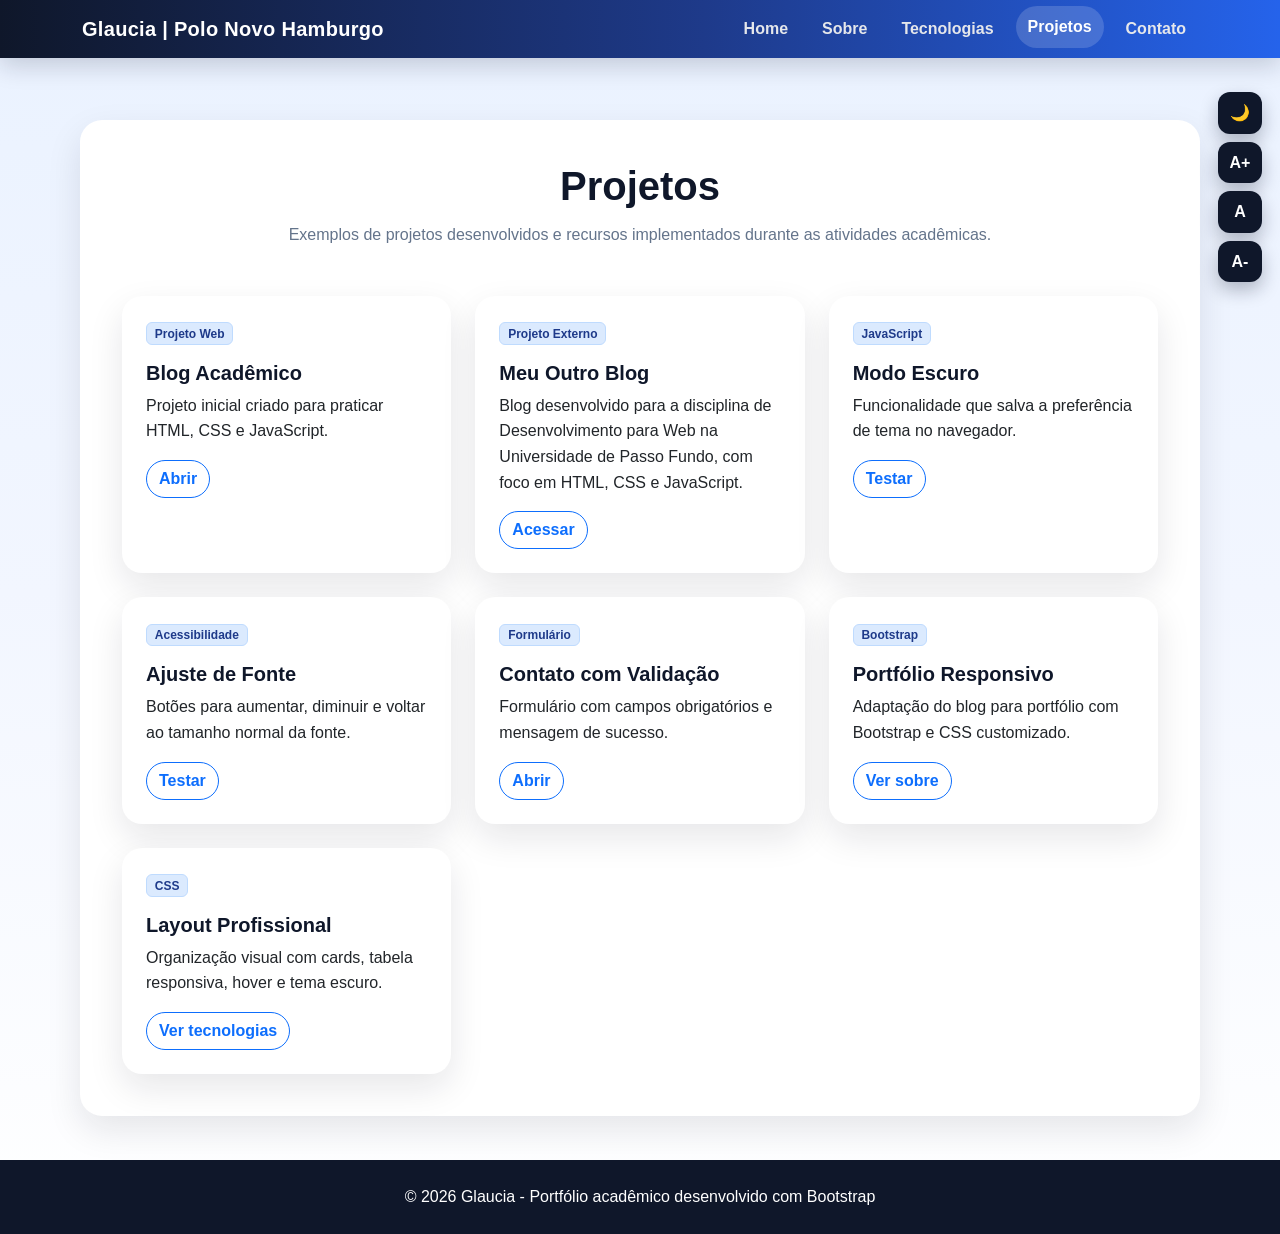
==== pages/projetos.html @ ad6bcbd9 "Versão 1" ====
<!DOCTYPE html>
<html lang="pt-br">

<head>
  <meta charset="UTF-8">
  <meta name="viewport" content="width=device-width, initial-scale=1.0">
  <title>Projetos - Glaucia</title>
  <link rel="icon" href="data:image/svg+xml,
  <svg xmlns='http://www.w3.org/2000/svg' viewBox='0 0 100 100'>
    <text x='50%' y='60%' font-size='70' text-anchor='middle'
        fill='%232563eb' font-family='Arial' font-weight='bold'>G</text>
  </svg>">
  <link href="https://cdn.jsdelivr.net/npm/bootstrap@5.3.3/dist/css/bootstrap.min.css" rel="stylesheet">
  <link href="https://cdn.jsdelivr.net/npm/bootstrap-icons@1.11.3/font/bootstrap-icons.css" rel="stylesheet">
  <link rel="stylesheet" href="../css/style.css">
</head>

<body>

  <nav class="navbar navbar-expand-lg navbar-dark menu-principal fixed-top">
    <div class="container">
      <a class="navbar-brand" href="../index.html">Glaucia | Polo Novo Hamburgo</a>
      <button class="navbar-toggler" type="button" data-bs-toggle="collapse" data-bs-target="#menuPrincipal"
        aria-controls="menuPrincipal" aria-expanded="false" aria-label="Abrir menu">
        <span class="navbar-toggler-icon"></span>
      </button>
      <div class="collapse navbar-collapse" id="menuPrincipal">
        <ul class="navbar-nav ms-auto">
          <li class="nav-item"><a class="nav-link" href="../index.html">Home</a></li>
          <li class="nav-item"><a class="nav-link" href="about.html">Sobre</a></li>
          <li class="nav-item"><a class="nav-link" href="curriculum.html">Tecnologias</a></li>
          <li class="nav-item"><a class="nav-link active" href="projetos.html">Projetos</a></li>
          <li class="nav-item"><a class="nav-link" href="contact.html">Contato</a></li>
        </ul>
      </div>
    </div>
  </nav>

  <div class="toolbar" aria-label="Ferramentas de acessibilidade">
    <button onclick="toggleDarkMode()" title="Modo noturno" aria-label="Alternar modo noturno">🌙</button>
    <button onclick="aumentarFonte()" title="Aumentar fonte" aria-label="Aumentar fonte">A+</button>
    <button onclick="resetarFonte()" title="Fonte normal" aria-label="Voltar ao tamanho normal da fonte">A</button>
    <button onclick="diminuirFonte()" title="Diminuir fonte" aria-label="Diminuir fonte">A-</button>
  </div>

  <main class="container pagina">
    <section class="text-center mb-5">
      <h1 class="titulo-secao">Projetos</h1>
      <p class="subtitulo">Exemplos de projetos desenvolvidos e recursos implementados durante as atividades acadêmicas.
      </p>
    </section>

    <section class="row g-4">

      <div class="col-md-6 col-lg-4">
        <div class="card project-card h-100">
          <div class="card-body p-4">
            <span class="badge badge-tech mb-3">Projeto Web</span>
            <h3 class="card-title h5">Blog Acadêmico</h3>
            <p>Projeto inicial criado para praticar HTML, CSS e JavaScript.</p>
            <a href="../index.html" class="btn btn-outline-primary">Abrir</a>
          </div>
        </div>
      </div>
      <div class="col-md-6 col-lg-4">
        <div class="card project-card h-100">
          <div class="card-body p-4">
            <span class="badge badge-tech mb-3">Projeto Externo</span>
            <h3 class="card-title h5">Meu Outro Blog</h3>
            <p>Blog desenvolvido para a disciplina de Desenvolvimento para Web na Universidade de Passo Fundo, com foco
              em HTML, CSS e JavaScript.</p>
            <a href="https://glaucia57052.github.io/" target="_blank" class="btn btn-outline-primary">
              Acessar
            </a>
          </div>
        </div>
      </div>
      <div class="col-md-6 col-lg-4">
        <div class="card project-card h-100">
          <div class="card-body p-4">
            <span class="badge badge-tech mb-3">JavaScript</span>
            <h3 class="card-title h5">Modo Escuro</h3>
            <p>Funcionalidade que salva a preferência de tema no navegador.</p>
            <a href="#" class="btn btn-outline-primary" onclick="toggleDarkMode(); return false;">Testar</a>
          </div>
        </div>
      </div>
      <div class="col-md-6 col-lg-4">
        <div class="card project-card h-100">
          <div class="card-body p-4">
            <span class="badge badge-tech mb-3">Acessibilidade</span>
            <h3 class="card-title h5">Ajuste de Fonte</h3>
            <p>Botões para aumentar, diminuir e voltar ao tamanho normal da fonte.</p>
            <a href="#" class="btn btn-outline-primary" onclick="aumentarFonte(); return false;">Testar</a>
          </div>
        </div>
      </div>
      <div class="col-md-6 col-lg-4">
        <div class="card project-card h-100">
          <div class="card-body p-4">
            <span class="badge badge-tech mb-3">Formulário</span>
            <h3 class="card-title h5">Contato com Validação</h3>
            <p>Formulário com campos obrigatórios e mensagem de sucesso.</p>
            <a href="contact.html" class="btn btn-outline-primary">Abrir</a>
          </div>
        </div>
      </div>
      <div class="col-md-6 col-lg-4">
        <div class="card project-card h-100">
          <div class="card-body p-4">
            <span class="badge badge-tech mb-3">Bootstrap</span>
            <h3 class="card-title h5">Portfólio Responsivo</h3>
            <p>Adaptação do blog para portfólio com Bootstrap e CSS customizado.</p>
            <a href="about.html" class="btn btn-outline-primary">Ver sobre</a>
          </div>
        </div>
      </div>
      <div class="col-md-6 col-lg-4">
        <div class="card project-card h-100">
          <div class="card-body p-4">
            <span class="badge badge-tech mb-3">CSS</span>
            <h3 class="card-title h5">Layout Profissional</h3>
            <p>Organização visual com cards, tabela responsiva, hover e tema escuro.</p>
            <a href="curriculum.html" class="btn btn-outline-primary">Ver tecnologias</a>
          </div>
        </div>
      </div>
    </section>
  </main>

  <footer class="footer">
    <p>© 2026 Glaucia - Portfólio acadêmico desenvolvido com Bootstrap</p>
  </footer>
  <script src="https://cdn.jsdelivr.net/npm/bootstrap@5.3.3/dist/js/bootstrap.bundle.min.js"></script>
  <script src="../js/script.js"></script>
</body>

</html>
---- css/style.css ----
* {
  margin: 0;
  padding: 0;
  box-sizing: border-box;
}

:root {
  --cor-primaria: #2563eb;
  --cor-secundaria: #0f172a;
  --cor-destaque: #38bdf8;
  --cor-fundo: #f2f6ff;
  --cor-card: #ffffff;
  --cor-texto: #1f2937;
  --cor-texto-suave: #64748b;
  --sombra: 0 14px 35px rgba(15, 23, 42, 0.10);
  --sombra-hover: 0 20px 45px rgba(15, 23, 42, 0.18);
}

html {
  scroll-behavior: smooth;
}

body {
  font-family: 'Segoe UI', Arial, sans-serif;
  background: linear-gradient(180deg, #eaf2ff 0%, var(--cor-fundo) 48%, #ffffff 100%);
  color: var(--cor-texto);
  font-size: 16px;
  line-height: 1.6;
  padding-top: 76px;
  transition: background 0.3s, color 0.3s, font-size 0.2s;
}

/* ================= NAVBAR ================= */
.menu-principal {
  background: linear-gradient(90deg, #0f172a 0%, #1e3a8a 55%, #2563eb 100%);
  box-shadow: 0 8px 24px rgba(15, 23, 42, 0.18);
}

.navbar-brand {
  color: #ffffff !important;
  font-weight: 800;
  letter-spacing: 0.3px;
}

.nav-link {
  color: #e5e7eb !important;
  font-weight: 600;
  margin-left: 10px;
  padding: 8px 12px !important;
  border-radius: 999px;
  transition: 0.25s;
}

.nav-link:hover,
.nav-link.active {
  color: #ffffff !important;
  background: rgba(255, 255, 255, 0.16);
  transform: translateY(-2px);
}

/* ================= ACESSIBILIDADE ================= */
.toolbar {
  position: fixed;
  top: 92px;
  right: 18px;
  z-index: 2000;
  display: flex;
  flex-direction: column;
  gap: 8px;
}

.toolbar button {
  border: none;
  background: var(--cor-secundaria);
  color: #ffffff;
  font-weight: 800;
  min-width: 44px;
  min-height: 40px;
  padding: 8px 10px;
  border-radius: 12px;
  cursor: pointer;
  box-shadow: 0 8px 18px rgba(15, 23, 42, 0.28);
  transition: 0.2s;
}

.toolbar button:hover {
  background: var(--cor-primaria);
  transform: scale(1.08);
}

/* ================= HERO ================= */
.hero {
  min-height: calc(100vh - 76px);
  display: flex;
  align-items: center;
  color: #ffffff;
  background:
    radial-gradient(circle at 85% 15%, rgba(56, 189, 248, 0.45), transparent 30%),
    linear-gradient(135deg, rgba(15, 23, 42, 0.96), rgba(30, 58, 138, 0.94));
  padding: 70px 0;
}

.tagline {
  display: inline-block;
  background: rgba(56, 189, 248, 0.16);
  border: 1px solid rgba(224, 242, 254, 0.40);
  color: #e0f2fe;
  padding: 8px 16px;
  border-radius: 999px;
  font-weight: 800;
  margin-bottom: 18px;
}

.hero h1 {
  font-size: clamp(2.4rem, 5vw, 4.2rem);
  font-weight: 900;
  line-height: 1.05;
  margin-bottom: 18px;
}

.hero .lead {
  color: #dbeafe;
  max-width: 720px;
}

.avatar-card {
  max-width: 340px;
  margin: 0 auto;
  padding: 32px;
  border-radius: 28px;
  background: rgba(255, 255, 255, 0.12);
  border: 1px solid rgba(255, 255, 255, 0.25);
  backdrop-filter: blur(10px);
  box-shadow: 0 25px 60px rgba(0, 0, 0, 0.28);
}

.avatar-circle {
  width: 170px;
  height: 170px;
  margin: 0 auto 18px;
  border-radius: 50%;
  display: flex;
  align-items: center;
  justify-content: center;
  background: linear-gradient(135deg, #38bdf8, #2563eb);
  color: #ffffff;
  font-size: 4rem;
  font-weight: 900;
  border: 6px solid rgba(255,255,255,0.9);
}

/* ================= PÁGINAS ================= */
.pagina {
  max-width: 1120px;
  width: 92%;
  margin: 44px auto;
  background: var(--cor-card);
  border-radius: 22px;
  padding: 42px;
  box-shadow: var(--sombra);
}

.titulo-secao {
  color: var(--cor-secundaria);
  font-weight: 900;
  margin-bottom: 12px;
}

.subtitulo {
  color: var(--cor-texto-suave);
  max-width: 760px;
  margin: 0 auto;
}

.card-premium,
.skill-card,
.project-card,
.form-card,
.info-box {
  border: none;
  border-radius: 20px;
  background: #ffffff;
  box-shadow: var(--sombra);
  transition: transform 0.25s, box-shadow 0.25s;
}

.card-premium:hover,
.skill-card:hover,
.project-card:hover {
  transform: translateY(-7px);
  box-shadow: var(--sombra-hover);
}

.icon-big {
  font-size: 2.7rem;
  color: var(--cor-primaria);
  margin-bottom: 12px;
}

.card-title {
  font-weight: 800;
  color: var(--cor-secundaria);
}

.info-box {
  background: #eef4ff;
  padding: 22px;
}

.info-box ul {
  margin-left: 20px;
  margin-bottom: 0;
}

.badge-tech {
  background: #dbeafe;
  color: #1e3a8a;
  border: 1px solid #bfdbfe;
}

.table-card {
  overflow: hidden;
}

.form-control {
  border-radius: 12px;
  padding: 11px 13px;
}

.btn {
  border-radius: 999px;
  font-weight: 700;
}

.footer {
  text-align: center;
  padding: 24px;
  margin-top: 40px;
  background: var(--cor-secundaria);
  color: #ffffff;
}

.footer p {
  margin: 0;
}

/* ================= DARK MODE ================= */
body.dark {
  background: #020617;
  color: #e5e7eb;
}

body.dark .pagina,
body.dark .card-premium,
body.dark .skill-card,
body.dark .project-card,
body.dark .form-card,
body.dark .table-card {
  background: #0f172a;
  color: #e5e7eb;
}

body.dark .titulo-secao,
body.dark .card-title,
body.dark h1,
body.dark h2,
body.dark h3,
body.dark h4 {
  color: #f8fafc;
}

body.dark .subtitulo,
body.dark .text-muted {
  color: #cbd5e1 !important;
}

body.dark .info-box {
  background: #111827;
}

body.dark .form-control {
  background: #020617;
  border-color: #334155;
  color: #ffffff;
}

body.dark .table {
  --bs-table-bg: #0f172a;
  --bs-table-color: #e5e7eb;
  --bs-table-striped-bg: #111827;
  --bs-table-striped-color: #e5e7eb;
}

body.dark .badge-tech {
  background: #1e3a8a;
  color: #dbeafe;
  border-color: #2563eb;
}

/* ================= RESPONSIVO ================= */
@media (max-width: 768px) {
  body {
    padding-top: 70px;
  }

  .hero {
    min-height: auto;
    text-align: center;
    padding: 56px 0;
  }

  .hero .d-flex {
    justify-content: center;
  }

  .pagina {
    width: 94%;
    padding: 26px;
    margin: 28px auto;
  }

  .toolbar {
    top: auto;
    right: 14px;
    bottom: 14px;
    flex-direction: row;
  }

  .nav-link {
    margin-left: 0;
    margin-top: 6px;
  }
}
.avatar-circle {
    width: 170px;
    height: 170px;
    border-radius: 50%;
    overflow: hidden; /* MUITO IMPORTANTE */
    display: flex;
    align-items: center;
    justify-content: center;
    background: #2563eb; /* pode manter ou tirar */
}

.avatar-circle img {
    width: 100%;
    height: 100%;
    object-fit: cover; /* faz encaixar certinho */
}
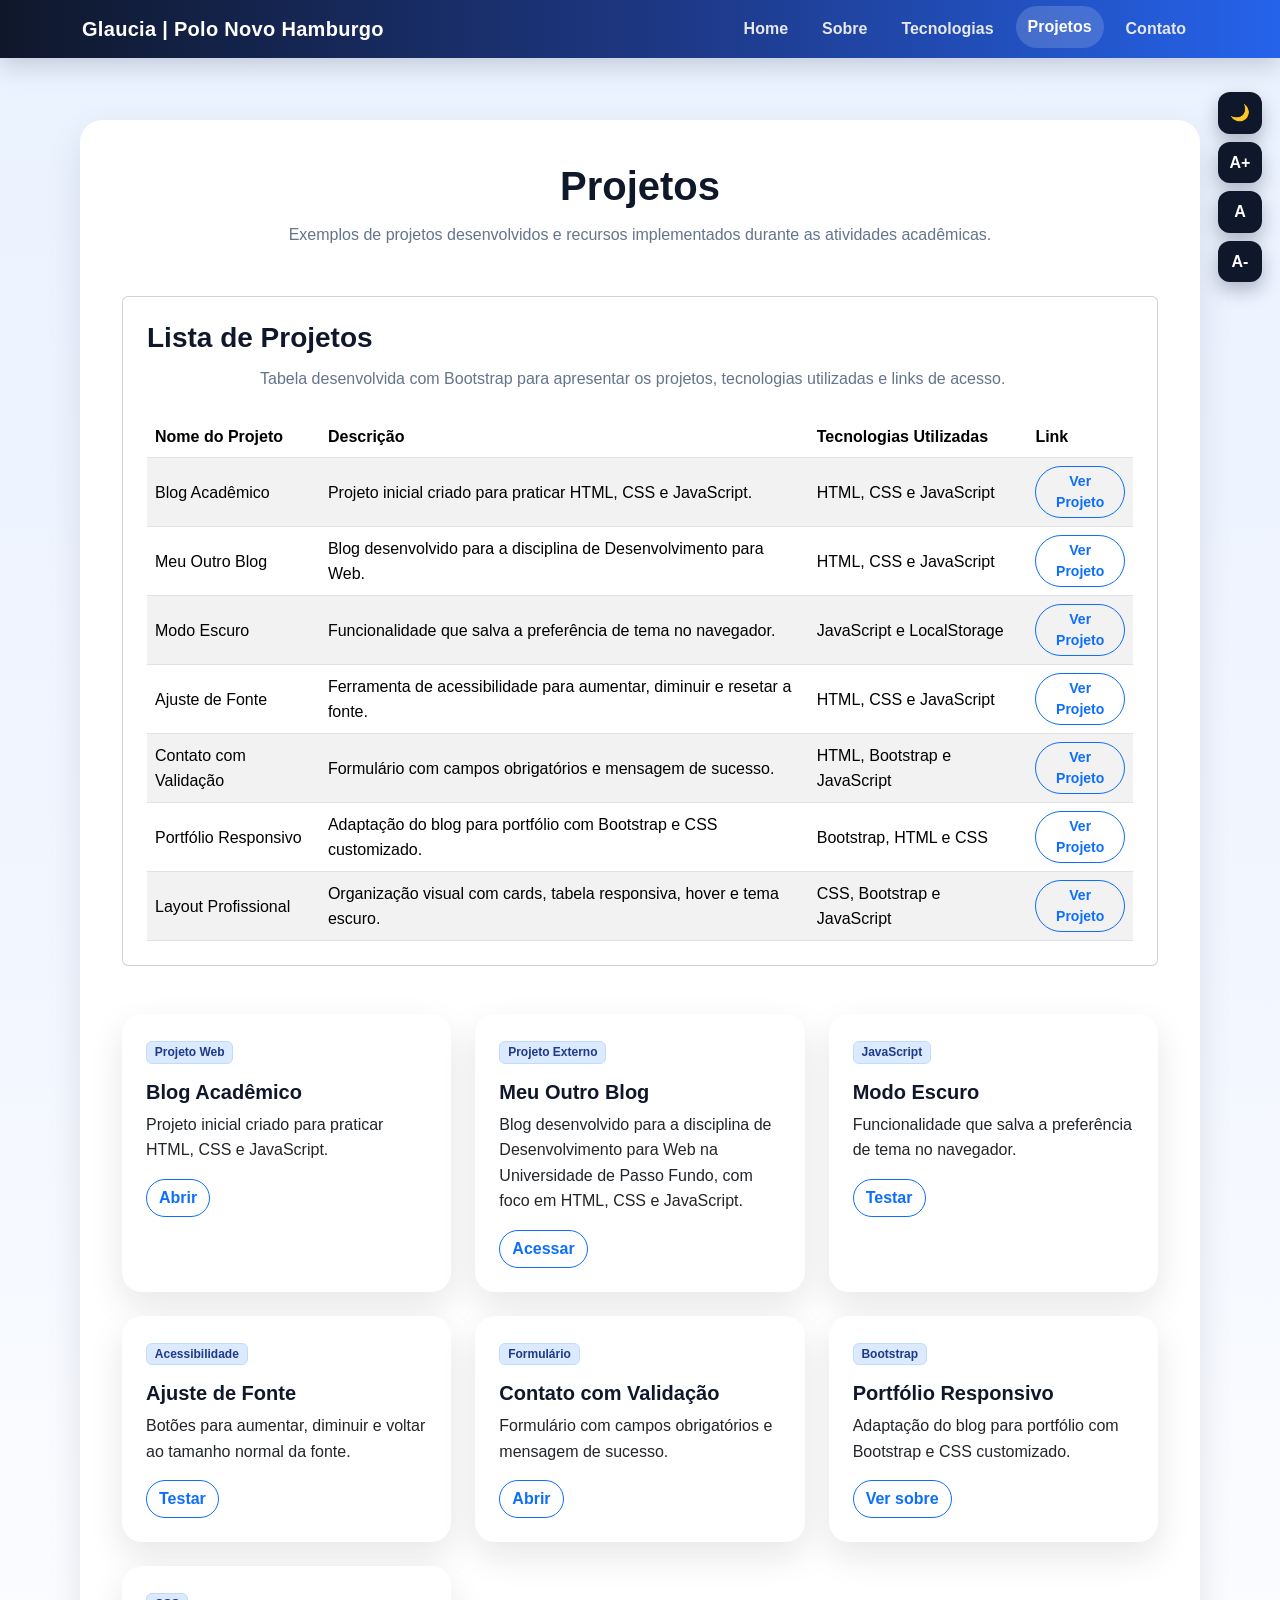
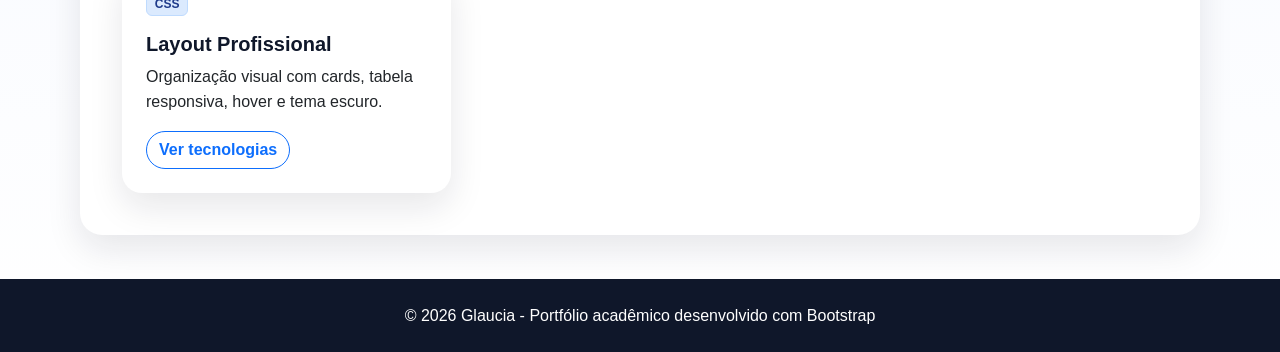
==== commit 7db73f04: "Versão 2" ====
--- a/pages/projetos.html
+++ b/pages/projetos.html
@@ -16,7 +16,6 @@
 </head>
 
 <body>
-
   <nav class="navbar navbar-expand-lg navbar-dark menu-principal fixed-top">
     <div class="container">
       <a class="navbar-brand" href="../index.html">Glaucia | Polo Novo Hamburgo</a>
@@ -46,12 +45,98 @@
   <main class="container pagina">
     <section class="text-center mb-5">
       <h1 class="titulo-secao">Projetos</h1>
-      <p class="subtitulo">Exemplos de projetos desenvolvidos e recursos implementados durante as atividades acadêmicas.
+      <p class="subtitulo">
+        Exemplos de projetos desenvolvidos e recursos implementados durante as atividades acadêmicas.
       </p>
     </section>
 
+    <section class="card table-card mb-5">
+      <div class="card-body p-4">
+        <h2 class="titulo-secao h3">Lista de Projetos</h2>
+        <p class="subtitulo text-start mb-4">
+          Tabela desenvolvida com Bootstrap para apresentar os projetos, tecnologias utilizadas e links de acesso.
+        </p>
+
+        <div class="table-responsive">
+          <table class="table table-striped table-hover align-middle mb-0">
+            <thead>
+              <tr>
+                <th>Nome do Projeto</th>
+                <th>Descrição</th>
+                <th>Tecnologias Utilizadas</th>
+                <th>Link</th>
+              </tr>
+            </thead>
+            <tbody>
+              <tr>
+                <td>Blog Acadêmico</td>
+                <td>Projeto inicial criado para praticar HTML, CSS e JavaScript.</td>
+                <td>HTML, CSS e JavaScript</td>
+                <td>
+                  <a href="../index.html" class="btn btn-sm btn-outline-primary">Ver Projeto</a>
+                </td>
+              </tr>
+              <tr>
+                <td>Meu Outro Blog</td>
+                <td>Blog desenvolvido para a disciplina de Desenvolvimento para Web.</td>
+                <td>HTML, CSS e JavaScript</td>
+                <td>
+                  <a href="https://glaucia57052.github.io/" target="_blank" class="btn btn-sm btn-outline-primary">
+                    Ver Projeto
+                  </a>
+                </td>
+              </tr>
+              <tr>
+                <td>Modo Escuro</td>
+                <td>Funcionalidade que salva a preferência de tema no navegador.</td>
+                <td>JavaScript e LocalStorage</td>
+                <td>
+                  <a href="#" class="btn btn-sm btn-outline-primary" onclick="toggleDarkMode(); return false;">
+                    Ver Projeto
+                  </a>
+                </td>
+              </tr>
+              <tr>
+                <td>Ajuste de Fonte</td>
+                <td>Ferramenta de acessibilidade para aumentar, diminuir e resetar a fonte.</td>
+                <td>HTML, CSS e JavaScript</td>
+                <td>
+                  <a href="#" class="btn btn-sm btn-outline-primary" onclick="aumentarFonte(); return false;">
+                    Ver Projeto
+                  </a>
+                </td>
+              </tr>
+              <tr>
+                <td>Contato com Validação</td>
+                <td>Formulário com campos obrigatórios e mensagem de sucesso.</td>
+                <td>HTML, Bootstrap e JavaScript</td>
+                <td>
+                  <a href="contact.html" class="btn btn-sm btn-outline-primary">Ver Projeto</a>
+                </td>
+              </tr>
+              <tr>
+                <td>Portfólio Responsivo</td>
+                <td>Adaptação do blog para portfólio com Bootstrap e CSS customizado.</td>
+                <td>Bootstrap, HTML e CSS</td>
+                <td>
+                  <a href="about.html" class="btn btn-sm btn-outline-primary">Ver Projeto</a>
+                </td>
+              </tr>
+              <tr>
+                <td>Layout Profissional</td>
+                <td>Organização visual com cards, tabela responsiva, hover e tema escuro.</td>
+                <td>CSS, Bootstrap e JavaScript</td>
+                <td>
+                  <a href="curriculum.html" class="btn btn-sm btn-outline-primary">Ver Projeto</a>
+                </td>
+              </tr>
+            </tbody>
+          </table>
+        </div>
+      </div>
+    </section>
+
     <section class="row g-4">
-
       <div class="col-md-6 col-lg-4">
         <div class="card project-card h-100">
           <div class="card-body p-4">
@@ -62,19 +147,23 @@
           </div>
         </div>
       </div>
+
       <div class="col-md-6 col-lg-4">
         <div class="card project-card h-100">
           <div class="card-body p-4">
             <span class="badge badge-tech mb-3">Projeto Externo</span>
             <h3 class="card-title h5">Meu Outro Blog</h3>
-            <p>Blog desenvolvido para a disciplina de Desenvolvimento para Web na Universidade de Passo Fundo, com foco
-              em HTML, CSS e JavaScript.</p>
+            <p>
+              Blog desenvolvido para a disciplina de Desenvolvimento para Web na Universidade de Passo Fundo, com foco
+              em HTML, CSS e JavaScript.
+            </p>
             <a href="https://glaucia57052.github.io/" target="_blank" class="btn btn-outline-primary">
               Acessar
             </a>
           </div>
         </div>
       </div>
+
       <div class="col-md-6 col-lg-4">
         <div class="card project-card h-100">
           <div class="card-body p-4">
@@ -85,6 +174,7 @@
           </div>
         </div>
       </div>
+
       <div class="col-md-6 col-lg-4">
         <div class="card project-card h-100">
           <div class="card-body p-4">
@@ -95,6 +185,7 @@
           </div>
         </div>
       </div>
+
       <div class="col-md-6 col-lg-4">
         <div class="card project-card h-100">
           <div class="card-body p-4">
@@ -105,6 +196,7 @@
           </div>
         </div>
       </div>
+
       <div class="col-md-6 col-lg-4">
         <div class="card project-card h-100">
           <div class="card-body p-4">
@@ -115,6 +207,7 @@
           </div>
         </div>
       </div>
+
       <div class="col-md-6 col-lg-4">
         <div class="card project-card h-100">
           <div class="card-body p-4">
@@ -131,6 +224,7 @@
   <footer class="footer">
     <p>© 2026 Glaucia - Portfólio acadêmico desenvolvido com Bootstrap</p>
   </footer>
+
   <script src="https://cdn.jsdelivr.net/npm/bootstrap@5.3.3/dist/js/bootstrap.bundle.min.js"></script>
   <script src="../js/script.js"></script>
 </body>
